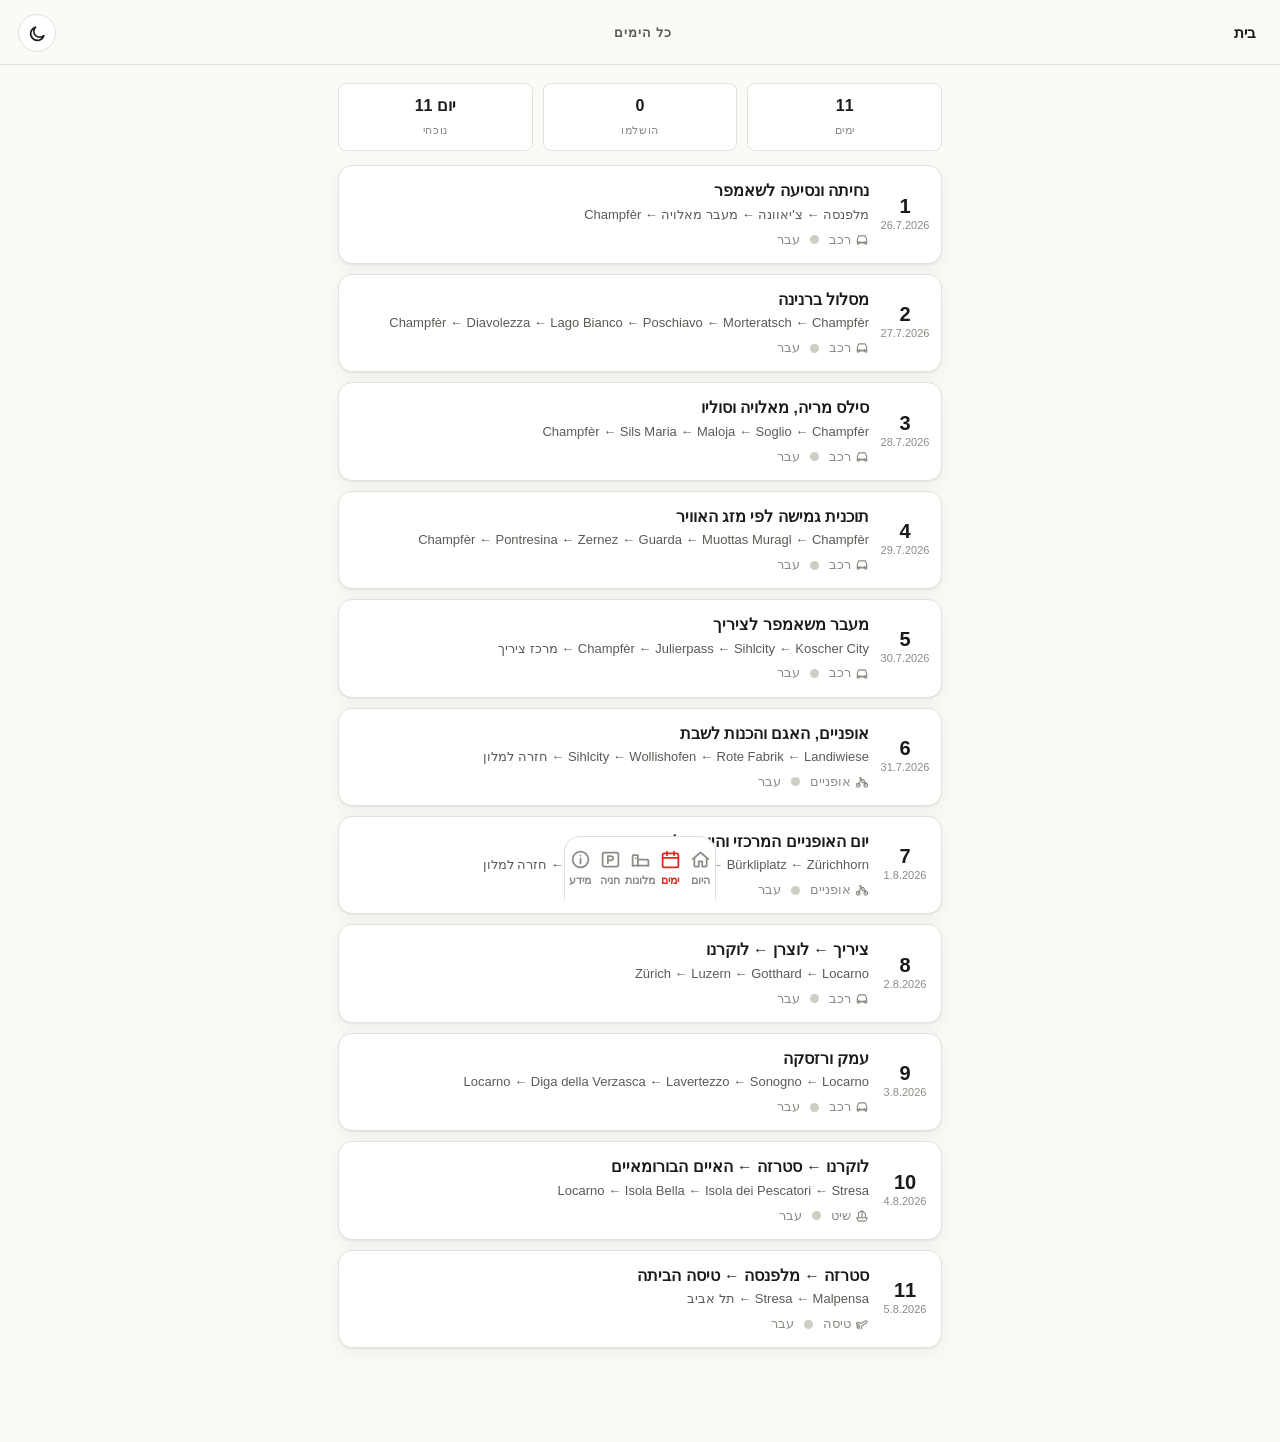
==== days.html @ de2d67d6 "Add files via upload" ====
<!DOCTYPE html>
<html lang="he" dir="rtl">
<head>
<meta charset="UTF-8">
<meta name="viewport" content="width=device-width, initial-scale=1, viewport-fit=cover">
<title>כל הימים — שוויץ 2026</title>
<meta name="theme-color" content="#DC291E">
<link rel="manifest" href="manifest.json">
<link rel="apple-touch-icon" href="icons/icon-192.png">
<link rel="stylesheet" href="css/style.css">
</head>
<body>

<header class="topbar">
  <a class="topbar__back" href="index.html" id="backIcon"></a>
  <span class="topbar__title">כל הימים</span>
  <button class="icon-btn" id="themeToggle" aria-label="החלף מצב תצוגה"></button>
</header>

<main class="page">
  <div class="stat-row" id="statRow"></div>
  <ul id="daysList"></ul>
</main>

<script src="js/icons.js"></script>
<script src="js/common.js"></script>
<script src="js/days.js"></script>
</body>
</html>
---- css/style.css ----
/* ==========================================================================
   שוויץ 2026 — Design System
   השראה: לוחות זמנים ותחנות רכבת שווייצריות (SBB) — אדום, לבן/שחור, גריד מדויק
   ========================================================================== */

:root{
  --bg:        #FAFAF7;
  --bg-elev:   #FFFFFF;
  --ink:       #1A1A18;
  --ink-soft:  #5B5B56;
  --ink-faint: #8C8B84;
  --red:       #DC291E;
  --red-dark:  #A81F17;
  --line:      #E2E1DA;
  --track:     #CFCEC5;
  --shadow:    0 1px 2px rgba(20,20,15,.06), 0 6px 20px rgba(20,20,15,.05);
  --radius:    14px;
  --radius-sm: 8px;
  --nav-h:     64px;
  --safe-b:    env(safe-area-inset-bottom, 0px);
  --safe-t:    env(safe-area-inset-top, 0px);
}

[data-theme="dark"]{
  --bg:        #111110;
  --bg-elev:   #1B1B19;
  --ink:       #F3F2EC;
  --ink-soft:  #ACABA2;
  --ink-faint: #77766F;
  --red:       #FF4438;
  --red-dark:  #C9291D;
  --line:      #2E2D29;
  --track:     #3A3934;
  --shadow:    0 1px 2px rgba(0,0,0,.4), 0 6px 20px rgba(0,0,0,.35);
}

*, *::before, *::after{ box-sizing: border-box; }

html{
  -webkit-text-size-adjust: 100%;
}

body{
  margin: 0;
  background: var(--bg);
  color: var(--ink);
  font-family: -apple-system, BlinkMacSystemFont, "Segoe UI", Roboto, "Helvetica Neue", Arial, sans-serif;
  font-size: 16px;
  line-height: 1.45;
  direction: rtl;
  -webkit-font-smoothing: antialiased;
  padding-bottom: calc(var(--nav-h) + var(--safe-b) + 12px);
  min-height: 100vh;
}

a{ color: inherit; text-decoration: none; }
button{ font-family: inherit; }
ul{ margin: 0; padding: 0; list-style: none; }
img{ max-width: 100%; display: block; }

::selection{ background: var(--red); color: #fff; }

/* Focus visibility */
a:focus-visible, button:focus-visible, [tabindex]:focus-visible{
  outline: 2px solid var(--red);
  outline-offset: 2px;
}

@media (prefers-reduced-motion: reduce){
  *{ animation-duration: .001ms !important; transition-duration: .001ms !important; }
}

/* ---------- Top bar ---------- */
.topbar{
  position: sticky;
  top: 0;
  z-index: 20;
  background: var(--bg);
  padding: calc(14px + var(--safe-t)) 18px 12px;
  border-bottom: 1px solid var(--line);
  display: flex;
  align-items: center;
  justify-content: space-between;
  gap: 10px;
}

.topbar__title{
  font-size: 13px;
  font-weight: 700;
  letter-spacing: .08em;
  text-transform: uppercase;
  color: var(--ink-soft);
}

.topbar__back{
  display: flex;
  align-items: center;
  gap: 6px;
  font-weight: 600;
  font-size: 15px;
  color: var(--ink);
  padding: 6px 4px;
  margin-inline-start: -4px;
}

.icon-btn{
  width: 38px; height: 38px;
  display: flex; align-items: center; justify-content: center;
  border-radius: 50%;
  border: 1px solid var(--line);
  background: var(--bg-elev);
  color: var(--ink);
  flex: none;
}
.icon-btn svg{ width: 19px; height: 19px; }

/* ---------- Eyebrow / section labels (timetable style) ---------- */
.eyebrow{
  display: flex;
  align-items: center;
  gap: 8px;
  font-size: 12px;
  font-weight: 800;
  letter-spacing: .1em;
  text-transform: uppercase;
  color: var(--red);
  margin: 0 0 10px;
}
.eyebrow::before{
  content: "";
  width: 14px; height: 3px;
  background: var(--red);
  border-radius: 2px;
  flex: none;
}

.page{
  max-width: 640px;
  margin: 0 auto;
  padding: 18px 18px 8px;
}

h1.display{
  font-size: 26px;
  font-weight: 800;
  letter-spacing: -.01em;
  margin: 4px 0 2px;
}
h2.display{
  font-size: 20px;
  font-weight: 800;
  margin: 0 0 10px;
}

.subtle{ color: var(--ink-soft); font-size: 14px; }
.faint{ color: var(--ink-faint); font-size: 13px; }

/* ---------- Home hero ---------- */
.hero{
  background: var(--ink);
  color: #fff;
  border-radius: var(--radius);
  padding: 22px 20px;
  margin-bottom: 18px;
  position: relative;
  overflow: hidden;
}
[data-theme="dark"] .hero{ background: var(--bg-elev); border: 1px solid var(--line); }

.hero::after{
  content: "";
  position: absolute;
  inset-inline-end: -30px;
  top: -30px;
  width: 130px; height: 130px;
  border-radius: 50%;
  background: var(--red);
  opacity: .18;
}

.hero__eyebrow{
  font-size: 11px;
  font-weight: 800;
  letter-spacing: .12em;
  text-transform: uppercase;
  color: #ffffffb0;
  margin-bottom: 6px;
}
[data-theme="dark"] .hero__eyebrow{ color: var(--ink-soft); }

.hero__title{
  font-size: 24px;
  font-weight: 800;
  margin: 0 0 4px;
  position: relative;
}
.hero__dates{
  font-size: 14px;
  color: #ffffffcc;
  font-variant-numeric: tabular-nums;
  position: relative;
}
[data-theme="dark"] .hero__dates{ color: var(--ink-soft); }

/* Departure-board style status line */
.board{
  margin-top: 16px;
  border-top: 1px dashed rgba(255,255,255,.25);
  padding-top: 14px;
  position: relative;
}
[data-theme="dark"] .board{ border-color: var(--line); }

.board__row{
  display: flex;
  justify-content: space-between;
  align-items: baseline;
  font-variant-numeric: tabular-nums;
  padding: 3px 0;
  font-size: 14px;
}
.board__label{ color: #ffffffa0; }
[data-theme="dark"] .board__label{ color: var(--ink-faint); }
.board__value{ font-weight: 700; letter-spacing: .01em; }

/* ---------- Big action grid (home) ---------- */
.grid-actions{
  display: grid;
  grid-template-columns: 1fr 1fr;
  gap: 10px;
}
.action-card{
  background: var(--bg-elev);
  border: 1px solid var(--line);
  border-radius: var(--radius);
  padding: 18px 14px;
  display: flex;
  flex-direction: column;
  gap: 10px;
  min-height: 96px;
  box-shadow: var(--shadow);
}
.action-card--wide{ grid-column: 1 / -1; }
.action-card--primary{
  background: var(--red);
  border-color: var(--red);
  color: #fff;
}
.action-card__icon{ width: 24px; height: 24px; }
.action-card__label{ font-weight: 700; font-size: 15px; }

/* ---------- Day cards (list) ---------- */
.day-card{
  display: flex;
  gap: 14px;
  align-items: stretch;
  background: var(--bg-elev);
  border: 1px solid var(--line);
  border-radius: var(--radius);
  padding: 14px;
  margin-bottom: 10px;
  box-shadow: var(--shadow);
  position: relative;
}
.day-card__num{
  flex: none;
  width: 44px;
  display: flex;
  flex-direction: column;
  align-items: center;
  justify-content: center;
  font-variant-numeric: tabular-nums;
}
.day-card__num b{ font-size: 20px; font-weight: 800; line-height: 1; }
.day-card__num span{ font-size: 11px; color: var(--ink-faint); margin-top: 2px; }

.day-card__body{ flex: 1; min-width: 0; }
.day-card__title{ font-weight: 700; font-size: 15.5px; margin-bottom: 3px; }
.day-card__route{ color: var(--ink-soft); font-size: 13px; margin-bottom: 6px;
  overflow: hidden; text-overflow: ellipsis; white-space: nowrap; }
.day-card__meta{ display: flex; align-items: center; gap: 10px; font-size: 12.5px; color: var(--ink-faint); }
.day-card__meta .mode{ display: inline-flex; align-items: center; gap: 4px; }
.day-card__meta svg{ width: 14px; height: 14px; }

.status-dot{
  width: 9px; height: 9px; border-radius: 50%;
  background: var(--track);
  flex: none;
}
.status-dot--today{ background: var(--red); box-shadow: 0 0 0 3px rgba(220,41,30,.18); }
.status-dot--done{ background: var(--ink-faint); }

.day-card--today{ border-color: var(--red); }
.day-card--today::before{
  content: "";
  position: absolute;
  inset-inline-start: 0; top: 12px; bottom: 12px;
  width: 3px; border-radius: 3px;
  background: var(--red);
}

.badge{
  display: inline-flex; align-items: center;
  font-size: 11px; font-weight: 800; letter-spacing: .04em;
  padding: 2px 8px; border-radius: 100px;
  background: rgba(220,41,30,.1); color: var(--red);
  text-transform: uppercase;
}

/* ---------- Route line (signature element, like a train-line diagram) ---------- */
.routeline{ position: relative; padding-inline-start: 26px; margin: 4px 0 20px; }
.routeline::before{
  content: "";
  position: absolute;
  inset-inline-start: 9px;
  top: 6px; bottom: 6px;
  width: 2px;
  background: var(--track);
}
.routeline__item{ position: relative; padding-bottom: 20px; }
.routeline__item:last-child{ padding-bottom: 0; }
.routeline__dot{
  position: absolute;
  inset-inline-start: -26px;
  top: 3px;
  width: 20px; height: 20px;
  border-radius: 50%;
  background: var(--bg-elev);
  border: 2px solid var(--track);
  display: flex; align-items: center; justify-content: center;
}
.routeline__dot svg{ width: 11px; height: 11px; }
.routeline__item.is-done .routeline__dot{ background: var(--ink); border-color: var(--ink); }
.routeline__item.is-done .routeline__dot svg{ stroke: var(--bg); }
.routeline__time{
  font-variant-numeric: tabular-nums;
  font-weight: 800;
  font-size: 13px;
  color: var(--red);
  letter-spacing: -.01em;
}
.routeline__text{ font-size: 14.5px; margin-top: 2px; }

/* ---------- Cards / sections ---------- */
.card{
  background: var(--bg-elev);
  border: 1px solid var(--line);
  border-radius: var(--radius);
  padding: 16px;
  margin-bottom: 14px;
  box-shadow: var(--shadow);
}
.card + .card{ margin-top: 14px; }

.stat-row{ display: flex; gap: 10px; margin-bottom: 14px; }
.stat{
  flex: 1;
  background: var(--bg-elev);
  border: 1px solid var(--line);
  border-radius: var(--radius-sm);
  padding: 10px 12px;
  text-align: center;
}
.stat b{ display: block; font-size: 16px; font-variant-numeric: tabular-nums; }
.stat span{ font-size: 11px; color: var(--ink-faint); text-transform: uppercase; letter-spacing: .05em; }

.notice{
  border-inline-start: 3px solid var(--red);
  background: rgba(220,41,30,.06);
  border-radius: var(--radius-sm);
  padding: 12px 14px;
  font-size: 14px;
  margin-bottom: 10px;
}
.notice ul{ margin: 0; padding-inline-start: 18px; list-style: disc; }
.notice li{ margin-bottom: 6px; }
.notice li:last-child{ margin-bottom: 0; }

/* ---------- Stops / waze buttons ---------- */
.stop{
  border: 1px solid var(--line);
  border-radius: var(--radius-sm);
  padding: 12px 14px;
  margin-bottom: 10px;
  background: var(--bg-elev);
}
.stop__name{ font-weight: 700; font-size: 14.5px; margin-bottom: 2px; }
.stop__addr{ font-size: 13px; color: var(--ink-soft); margin-bottom: 10px; direction: ltr; text-align: right; }
.stop__actions{ display: flex; flex-wrap: wrap; gap: 8px; }

.btn{
  display: inline-flex;
  align-items: center;
  gap: 6px;
  font-size: 13.5px;
  font-weight: 700;
  padding: 9px 14px;
  border-radius: 100px;
  border: 1px solid var(--line);
  background: var(--bg);
  color: var(--ink);
}
.btn svg{ width: 15px; height: 15px; }
.btn--primary{ background: var(--red); border-color: var(--red); color: #fff; }
.btn--ghost{ background: transparent; }
.btn--sm{ padding: 6px 10px; font-size: 12.5px; }
.btn--full{ width: 100%; justify-content: center; padding: 13px; font-size: 14.5px; }
.btn[disabled]{ opacity: .45; }

.btn--done{ background: var(--ink); border-color: var(--ink); color: var(--bg); }

/* ---------- Weather ---------- */
.weather-box{
  display: flex;
  gap: 12px;
  align-items: flex-start;
  background: var(--bg-elev);
  border: 1px solid var(--line);
  border-radius: var(--radius-sm);
  padding: 12px 14px;
  margin-bottom: 14px;
}
.weather-box svg{ width: 26px; height: 26px; flex: none; color: var(--red); }
.weather-box p{ margin: 0; font-size: 13.5px; color: var(--ink-soft); }

/* ---------- Weather plan tabs (day 29.7) ---------- */
.plan-tabs{ display: flex; gap: 8px; margin-bottom: 14px; overflow-x: auto; padding-bottom: 2px; }
.plan-tab{
  flex: none;
  padding: 9px 14px;
  border-radius: 100px;
  border: 1px solid var(--line);
  font-size: 13px;
  font-weight: 700;
  background: var(--bg-elev);
  white-space: nowrap;
}
.plan-tab.is-active{ background: var(--ink); color: var(--bg); border-color: var(--ink); }
.plan-panel{ display: none; }
.plan-panel.is-active{ display: block; }

/* ---------- Hotel card ---------- */
.hotel-card{
  background: var(--bg-elev);
  border: 1px solid var(--line);
  border-radius: var(--radius);
  padding: 16px;
  margin-bottom: 14px;
  box-shadow: var(--shadow);
}
.hotel-card__top{ display: flex; justify-content: space-between; align-items: flex-start; gap: 10px; margin-bottom: 8px; }
.hotel-card__name{ font-weight: 800; font-size: 16.5px; }
.hotel-card__dates{ font-size: 12.5px; color: var(--ink-faint); font-variant-numeric: tabular-nums; }
.kv{ display: grid; grid-template-columns: 84px 1fr; gap: 6px 10px; font-size: 13.5px; margin: 10px 0; }
.kv dt{ color: var(--ink-faint); }
.kv dd{ margin: 0; }
.access-field{
  border: 1px dashed var(--track);
  border-radius: var(--radius-sm);
  padding: 10px 12px;
  font-size: 13px;
  color: var(--ink-faint);
  margin-top: 8px;
}

/* ---------- Parking list ---------- */
.parking-card{ display: flex; flex-direction: column; gap: 6px; }
.parking-card__top{ display: flex; justify-content: space-between; gap: 10px; }
.parking-card__name{ font-weight: 700; font-size: 15px; }
.parking-card__price{ font-weight: 800; color: var(--red); font-size: 13.5px; white-space: nowrap; }

/* ---------- Info accordion ---------- */
.acc{ border: 1px solid var(--line); border-radius: var(--radius-sm); margin-bottom: 10px; overflow: hidden; background: var(--bg-elev); }
.acc__head{
  width: 100%;
  display: flex; align-items: center; justify-content: space-between;
  padding: 14px; font-weight: 700; font-size: 14.5px;
  background: transparent; border: none; color: var(--ink); text-align: start;
}
.acc__head svg{ width: 16px; height: 16px; transition: transform .18s ease; flex: none; }
.acc.is-open .acc__head svg{ transform: rotate(180deg); }
.acc__body{ display: none; padding: 0 14px 14px; font-size: 14px; color: var(--ink-soft); }
.acc.is-open .acc__body{ display: block; }
.acc__body ul{ list-style: disc; padding-inline-start: 18px; }
.acc__body li{ margin-bottom: 6px; }

/* ---------- Bottom nav ---------- */
.bottomnav{
  position: fixed;
  inset-inline: 0;
  bottom: 0;
  z-index: 30;
  background: var(--bg-elev);
  border-top: 1px solid var(--line);
  display: grid;
  grid-template-columns: repeat(5, 1fr);
  padding-bottom: var(--safe-b);
  height: calc(var(--nav-h) + var(--safe-b));
}
.bottomnav a{
  display: flex; flex-direction: column; align-items: center; justify-content: center;
  gap: 3px; font-size: 10.5px; font-weight: 700; color: var(--ink-faint);
}
.bottomnav a svg{ width: 21px; height: 21px; }
.bottomnav a.is-active{ color: var(--red); }

/* ---------- Empty / offline states ---------- */
.empty{
  text-align: center;
  padding: 40px 20px;
  color: var(--ink-faint);
}
.empty svg{ width: 40px; height: 40px; margin-bottom: 10px; opacity: .6; }

.offline-pill{
  position: fixed;
  top: calc(10px + var(--safe-t));
  inset-inline: 0;
  margin: 0 auto;
  width: fit-content;
  background: var(--ink);
  color: var(--bg);
  font-size: 12px;
  font-weight: 700;
  padding: 6px 14px;
  border-radius: 100px;
  z-index: 50;
  display: none;
}
.offline-pill.is-visible{ display: block; }

/* ---------- Utility ---------- */
.flex-between{ display: flex; justify-content: space-between; align-items: center; }
.mb-0{ margin-bottom: 0 !important; }
.mt-0{ margin-top: 0 !important; }
.gap-8{ display: flex; gap: 8px; flex-wrap: wrap; }

@media (min-width: 640px){
  .bottomnav{ max-width: 640px; inset-inline: auto; left: 50%; transform: translateX(-50%); border-inline: 1px solid var(--line); border-radius: 16px 16px 0 0; }
}
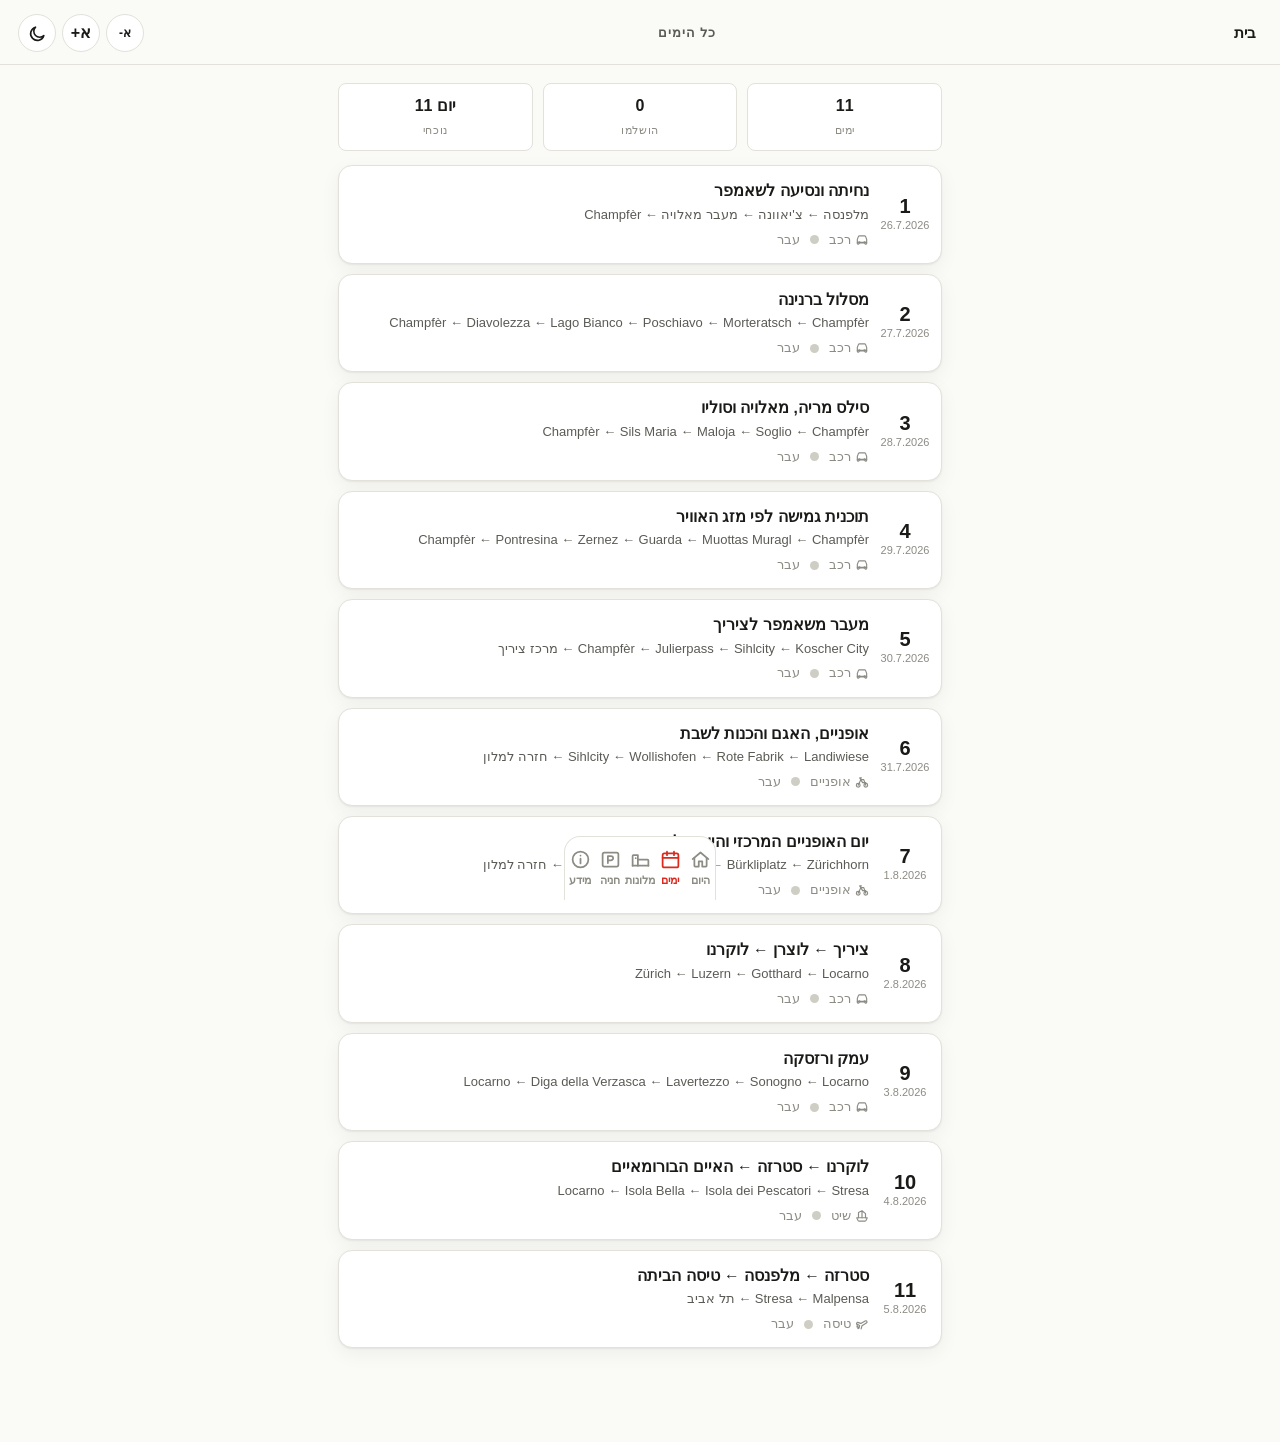
==== commit a667fe52: "Add files via upload" ====
--- a/days.html
+++ b/days.html
@@ -14,7 +14,11 @@
 <header class="topbar">
   <a class="topbar__back" href="index.html" id="backIcon"></a>
   <span class="topbar__title">כל הימים</span>
-  <button class="icon-btn" id="themeToggle" aria-label="החלף מצב תצוגה"></button>
+  <div class="topbar__actions">
+    <button class="icon-btn icon-btn--text" id="fontDec" aria-label="הקטן טקסט">א-</button>
+    <button class="icon-btn icon-btn--text" id="fontInc" aria-label="הגדל טקסט">א+</button>
+    <button class="icon-btn" id="themeToggle" aria-label="החלף מצב תצוגה"></button>
+  </div>
 </header>
 
 <main class="page">
--- a/css/style.css
+++ b/css/style.css
@@ -19,6 +19,7 @@
   --nav-h:     64px;
   --safe-b:    env(safe-area-inset-bottom, 0px);
   --safe-t:    env(safe-area-inset-top, 0px);
+  --fs-scale:  1;
 }
 
 [data-theme="dark"]{
@@ -45,7 +46,7 @@
   background: var(--bg);
   color: var(--ink);
   font-family: -apple-system, BlinkMacSystemFont, "Segoe UI", Roboto, "Helvetica Neue", Arial, sans-serif;
-  font-size: 16px;
+  font-size: calc(var(--fs-scale) * 16px);
   line-height: 1.45;
   direction: rtl;
   -webkit-font-smoothing: antialiased;
@@ -85,7 +86,7 @@
 }
 
 .topbar__title{
-  font-size: 13px;
+  font-size: calc(var(--fs-scale) * 13px);
   font-weight: 700;
   letter-spacing: .08em;
   text-transform: uppercase;
@@ -97,7 +98,7 @@
   align-items: center;
   gap: 6px;
   font-weight: 600;
-  font-size: 15px;
+  font-size: calc(var(--fs-scale) * 15px);
   color: var(--ink);
   padding: 6px 4px;
   margin-inline-start: -4px;
@@ -114,12 +115,22 @@
 }
 .icon-btn svg{ width: 19px; height: 19px; }
 
+.topbar__actions{ display: flex; align-items: center; gap: 6px; }
+.icon-btn--text{
+  font-family: inherit;
+  font-weight: 800;
+  line-height: 1;
+}
+#fontDec{ font-size: calc(var(--fs-scale) * 12px); }
+#fontInc{ font-size: calc(var(--fs-scale) * 16px); }
+.icon-btn--text[disabled]{ opacity: .35; }
+
 /* ---------- Eyebrow / section labels (timetable style) ---------- */
 .eyebrow{
   display: flex;
   align-items: center;
   gap: 8px;
-  font-size: 12px;
+  font-size: calc(var(--fs-scale) * 12px);
   font-weight: 800;
   letter-spacing: .1em;
   text-transform: uppercase;
@@ -141,19 +152,19 @@
 }
 
 h1.display{
-  font-size: 26px;
+  font-size: calc(var(--fs-scale) * 26px);
   font-weight: 800;
   letter-spacing: -.01em;
   margin: 4px 0 2px;
 }
 h2.display{
-  font-size: 20px;
+  font-size: calc(var(--fs-scale) * 20px);
   font-weight: 800;
   margin: 0 0 10px;
 }
 
-.subtle{ color: var(--ink-soft); font-size: 14px; }
-.faint{ color: var(--ink-faint); font-size: 13px; }
+.subtle{ color: var(--ink-soft); font-size: calc(var(--fs-scale) * 14px); }
+.faint{ color: var(--ink-faint); font-size: calc(var(--fs-scale) * 13px); }
 
 /* ---------- Home hero ---------- */
 .hero{
@@ -179,7 +190,7 @@
 }
 
 .hero__eyebrow{
-  font-size: 11px;
+  font-size: calc(var(--fs-scale) * 11px);
   font-weight: 800;
   letter-spacing: .12em;
   text-transform: uppercase;
@@ -189,13 +200,13 @@
 [data-theme="dark"] .hero__eyebrow{ color: var(--ink-soft); }
 
 .hero__title{
-  font-size: 24px;
+  font-size: calc(var(--fs-scale) * 24px);
   font-weight: 800;
   margin: 0 0 4px;
   position: relative;
 }
 .hero__dates{
-  font-size: 14px;
+  font-size: calc(var(--fs-scale) * 14px);
   color: #ffffffcc;
   font-variant-numeric: tabular-nums;
   position: relative;
@@ -217,7 +228,7 @@
   align-items: baseline;
   font-variant-numeric: tabular-nums;
   padding: 3px 0;
-  font-size: 14px;
+  font-size: calc(var(--fs-scale) * 14px);
 }
 .board__label{ color: #ffffffa0; }
 [data-theme="dark"] .board__label{ color: var(--ink-faint); }
@@ -247,7 +258,7 @@
   color: #fff;
 }
 .action-card__icon{ width: 24px; height: 24px; }
-.action-card__label{ font-weight: 700; font-size: 15px; }
+.action-card__label{ font-weight: 700; font-size: calc(var(--fs-scale) * 15px); }
 
 /* ---------- Day cards (list) ---------- */
 .day-card{
@@ -271,14 +282,14 @@
   justify-content: center;
   font-variant-numeric: tabular-nums;
 }
-.day-card__num b{ font-size: 20px; font-weight: 800; line-height: 1; }
-.day-card__num span{ font-size: 11px; color: var(--ink-faint); margin-top: 2px; }
+.day-card__num b{ font-size: calc(var(--fs-scale) * 20px); font-weight: 800; line-height: 1; }
+.day-card__num span{ font-size: calc(var(--fs-scale) * 11px); color: var(--ink-faint); margin-top: 2px; }
 
 .day-card__body{ flex: 1; min-width: 0; }
-.day-card__title{ font-weight: 700; font-size: 15.5px; margin-bottom: 3px; }
-.day-card__route{ color: var(--ink-soft); font-size: 13px; margin-bottom: 6px;
+.day-card__title{ font-weight: 700; font-size: calc(var(--fs-scale) * 15.5px); margin-bottom: 3px; }
+.day-card__route{ color: var(--ink-soft); font-size: calc(var(--fs-scale) * 13px); margin-bottom: 6px;
   overflow: hidden; text-overflow: ellipsis; white-space: nowrap; }
-.day-card__meta{ display: flex; align-items: center; gap: 10px; font-size: 12.5px; color: var(--ink-faint); }
+.day-card__meta{ display: flex; align-items: center; gap: 10px; font-size: calc(var(--fs-scale) * 12.5px); color: var(--ink-faint); }
 .day-card__meta .mode{ display: inline-flex; align-items: center; gap: 4px; }
 .day-card__meta svg{ width: 14px; height: 14px; }
 
@@ -301,7 +312,7 @@
 
 .badge{
   display: inline-flex; align-items: center;
-  font-size: 11px; font-weight: 800; letter-spacing: .04em;
+  font-size: calc(var(--fs-scale) * 11px); font-weight: 800; letter-spacing: .04em;
   padding: 2px 8px; border-radius: 100px;
   background: rgba(220,41,30,.1); color: var(--red);
   text-transform: uppercase;
@@ -335,11 +346,11 @@
 .routeline__time{
   font-variant-numeric: tabular-nums;
   font-weight: 800;
-  font-size: 13px;
+  font-size: calc(var(--fs-scale) * 13px);
   color: var(--red);
   letter-spacing: -.01em;
 }
-.routeline__text{ font-size: 14.5px; margin-top: 2px; }
+.routeline__text{ font-size: calc(var(--fs-scale) * 14.5px); margin-top: 2px; }
 
 /* ---------- Cards / sections ---------- */
 .card{
@@ -361,15 +372,15 @@
   padding: 10px 12px;
   text-align: center;
 }
-.stat b{ display: block; font-size: 16px; font-variant-numeric: tabular-nums; }
-.stat span{ font-size: 11px; color: var(--ink-faint); text-transform: uppercase; letter-spacing: .05em; }
+.stat b{ display: block; font-size: calc(var(--fs-scale) * 16px); font-variant-numeric: tabular-nums; }
+.stat span{ font-size: calc(var(--fs-scale) * 11px); color: var(--ink-faint); text-transform: uppercase; letter-spacing: .05em; }
 
 .notice{
   border-inline-start: 3px solid var(--red);
   background: rgba(220,41,30,.06);
   border-radius: var(--radius-sm);
   padding: 12px 14px;
-  font-size: 14px;
+  font-size: calc(var(--fs-scale) * 14px);
   margin-bottom: 10px;
 }
 .notice ul{ margin: 0; padding-inline-start: 18px; list-style: disc; }
@@ -384,15 +395,15 @@
   margin-bottom: 10px;
   background: var(--bg-elev);
 }
-.stop__name{ font-weight: 700; font-size: 14.5px; margin-bottom: 2px; }
-.stop__addr{ font-size: 13px; color: var(--ink-soft); margin-bottom: 10px; direction: ltr; text-align: right; }
+.stop__name{ font-weight: 700; font-size: calc(var(--fs-scale) * 14.5px); margin-bottom: 2px; }
+.stop__addr{ font-size: calc(var(--fs-scale) * 13px); color: var(--ink-soft); margin-bottom: 10px; direction: ltr; text-align: right; }
 .stop__actions{ display: flex; flex-wrap: wrap; gap: 8px; }
 
 .btn{
   display: inline-flex;
   align-items: center;
   gap: 6px;
-  font-size: 13.5px;
+  font-size: calc(var(--fs-scale) * 13.5px);
   font-weight: 700;
   padding: 9px 14px;
   border-radius: 100px;
@@ -403,8 +414,8 @@
 .btn svg{ width: 15px; height: 15px; }
 .btn--primary{ background: var(--red); border-color: var(--red); color: #fff; }
 .btn--ghost{ background: transparent; }
-.btn--sm{ padding: 6px 10px; font-size: 12.5px; }
-.btn--full{ width: 100%; justify-content: center; padding: 13px; font-size: 14.5px; }
+.btn--sm{ padding: 6px 10px; font-size: calc(var(--fs-scale) * 12.5px); }
+.btn--full{ width: 100%; justify-content: center; padding: 13px; font-size: calc(var(--fs-scale) * 14.5px); }
 .btn[disabled]{ opacity: .45; }
 
 .btn--done{ background: var(--ink); border-color: var(--ink); color: var(--bg); }
@@ -421,7 +432,7 @@
   margin-bottom: 14px;
 }
 .weather-box svg{ width: 26px; height: 26px; flex: none; color: var(--red); }
-.weather-box p{ margin: 0; font-size: 13.5px; color: var(--ink-soft); }
+.weather-box p{ margin: 0; font-size: calc(var(--fs-scale) * 13.5px); color: var(--ink-soft); }
 
 /* ---------- Weather plan tabs (day 29.7) ---------- */
 .plan-tabs{ display: flex; gap: 8px; margin-bottom: 14px; overflow-x: auto; padding-bottom: 2px; }
@@ -430,7 +441,7 @@
   padding: 9px 14px;
   border-radius: 100px;
   border: 1px solid var(--line);
-  font-size: 13px;
+  font-size: calc(var(--fs-scale) * 13px);
   font-weight: 700;
   background: var(--bg-elev);
   white-space: nowrap;
@@ -449,16 +460,16 @@
   box-shadow: var(--shadow);
 }
 .hotel-card__top{ display: flex; justify-content: space-between; align-items: flex-start; gap: 10px; margin-bottom: 8px; }
-.hotel-card__name{ font-weight: 800; font-size: 16.5px; }
-.hotel-card__dates{ font-size: 12.5px; color: var(--ink-faint); font-variant-numeric: tabular-nums; }
-.kv{ display: grid; grid-template-columns: 84px 1fr; gap: 6px 10px; font-size: 13.5px; margin: 10px 0; }
+.hotel-card__name{ font-weight: 800; font-size: calc(var(--fs-scale) * 16.5px); }
+.hotel-card__dates{ font-size: calc(var(--fs-scale) * 12.5px); color: var(--ink-faint); font-variant-numeric: tabular-nums; }
+.kv{ display: grid; grid-template-columns: 84px 1fr; gap: 6px 10px; font-size: calc(var(--fs-scale) * 13.5px); margin: 10px 0; }
 .kv dt{ color: var(--ink-faint); }
 .kv dd{ margin: 0; }
 .access-field{
   border: 1px dashed var(--track);
   border-radius: var(--radius-sm);
   padding: 10px 12px;
-  font-size: 13px;
+  font-size: calc(var(--fs-scale) * 13px);
   color: var(--ink-faint);
   margin-top: 8px;
 }
@@ -466,20 +477,20 @@
 /* ---------- Parking list ---------- */
 .parking-card{ display: flex; flex-direction: column; gap: 6px; }
 .parking-card__top{ display: flex; justify-content: space-between; gap: 10px; }
-.parking-card__name{ font-weight: 700; font-size: 15px; }
-.parking-card__price{ font-weight: 800; color: var(--red); font-size: 13.5px; white-space: nowrap; }
+.parking-card__name{ font-weight: 700; font-size: calc(var(--fs-scale) * 15px); }
+.parking-card__price{ font-weight: 800; color: var(--red); font-size: calc(var(--fs-scale) * 13.5px); white-space: nowrap; }
 
 /* ---------- Info accordion ---------- */
 .acc{ border: 1px solid var(--line); border-radius: var(--radius-sm); margin-bottom: 10px; overflow: hidden; background: var(--bg-elev); }
 .acc__head{
   width: 100%;
   display: flex; align-items: center; justify-content: space-between;
-  padding: 14px; font-weight: 700; font-size: 14.5px;
+  padding: 14px; font-weight: 700; font-size: calc(var(--fs-scale) * 14.5px);
   background: transparent; border: none; color: var(--ink); text-align: start;
 }
 .acc__head svg{ width: 16px; height: 16px; transition: transform .18s ease; flex: none; }
 .acc.is-open .acc__head svg{ transform: rotate(180deg); }
-.acc__body{ display: none; padding: 0 14px 14px; font-size: 14px; color: var(--ink-soft); }
+.acc__body{ display: none; padding: 0 14px 14px; font-size: calc(var(--fs-scale) * 14px); color: var(--ink-soft); }
 .acc.is-open .acc__body{ display: block; }
 .acc__body ul{ list-style: disc; padding-inline-start: 18px; }
 .acc__body li{ margin-bottom: 6px; }
@@ -499,7 +510,7 @@
 }
 .bottomnav a{
   display: flex; flex-direction: column; align-items: center; justify-content: center;
-  gap: 3px; font-size: 10.5px; font-weight: 700; color: var(--ink-faint);
+  gap: 3px; font-size: calc(var(--fs-scale) * 10.5px); font-weight: 700; color: var(--ink-faint);
 }
 .bottomnav a svg{ width: 21px; height: 21px; }
 .bottomnav a.is-active{ color: var(--red); }
@@ -520,7 +531,7 @@
   width: fit-content;
   background: var(--ink);
   color: var(--bg);
-  font-size: 12px;
+  font-size: calc(var(--fs-scale) * 12px);
   font-weight: 700;
   padding: 6px 14px;
   border-radius: 100px;
@@ -535,6 +546,111 @@
 .mt-0{ margin-top: 0 !important; }
 .gap-8{ display: flex; gap: 8px; flex-wrap: wrap; }
 
+/* ---------- Site highlights (photos + descriptions) ---------- */
+.highlight-card{
+  background: var(--bg-elev);
+  border: 1px solid var(--line);
+  border-radius: var(--radius);
+  overflow: hidden;
+  margin-bottom: 14px;
+  box-shadow: var(--shadow);
+}
+.highlight-card img{
+  width: 100%;
+  height: 190px;
+  object-fit: cover;
+  background: var(--line);
+  display: block;
+}
+.highlight-card.img-failed img{ display: none; }
+.highlight-card__body{ padding: 14px; }
+.highlight-card__name{ font-weight: 800; font-size: calc(var(--fs-scale) * 15.5px); margin-bottom: 6px; }
+.highlight-card__desc{ font-size: calc(var(--fs-scale) * 14px); color: var(--ink-soft); margin: 0 0 8px; line-height: 1.55; }
+.highlight-card__credit{ font-size: calc(var(--fs-scale) * 11px); color: var(--ink-faint); text-decoration: underline; }
+
+/* ---------- Weather page ---------- */
+.wx-tabs{ display: flex; gap: 8px; margin-bottom: 16px; overflow-x: auto; padding-bottom: 2px; }
+.wx-tab{
+  flex: none;
+  padding: 9px 16px;
+  border-radius: 100px;
+  border: 1px solid var(--line);
+  font-size: calc(var(--fs-scale) * 13.5px);
+  font-weight: 700;
+  background: var(--bg-elev);
+  white-space: nowrap;
+}
+.wx-tab.is-active{ background: var(--ink); color: var(--bg); border-color: var(--ink); }
+.wx-now{
+  background: var(--ink);
+  color: #fff;
+  border-radius: var(--radius);
+  padding: 22px 20px;
+  margin-bottom: 16px;
+  text-align: center;
+}
+[data-theme="dark"] .wx-now{ background: var(--bg-elev); border: 1px solid var(--line); }
+.wx-now__temp{ font-size: calc(var(--fs-scale) * 46px); font-weight: 800; line-height: 1; margin: 6px 0; }
+.wx-now__desc{ font-size: calc(var(--fs-scale) * 14px); color: #ffffffcc; }
+[data-theme="dark"] .wx-now__desc{ color: var(--ink-soft); }
+.wx-now__meta{ font-size: calc(var(--fs-scale) * 12px); color: #ffffffa0; margin-top: 10px; }
+[data-theme="dark"] .wx-now__meta{ color: var(--ink-faint); }
+.wx-days{ display: flex; flex-direction: column; gap: 2px; }
+.wx-day{
+  display: grid;
+  grid-template-columns: 70px 1fr auto auto;
+  align-items: center;
+  gap: 10px;
+  padding: 12px 4px;
+  border-bottom: 1px solid var(--line);
+  font-size: calc(var(--fs-scale) * 14px);
+}
+.wx-day:last-child{ border-bottom: none; }
+.wx-day__date{ font-weight: 700; }
+.wx-day__icon{ width: 26px; height: 26px; color: var(--red); }
+.wx-day__rain{ font-size: calc(var(--fs-scale) * 12px); color: var(--ink-faint); min-width: 42px; text-align: center; }
+.wx-day__temps{ font-variant-numeric: tabular-nums; font-weight: 700; white-space: nowrap; }
+.wx-day__temps span{ color: var(--ink-faint); font-weight: 400; margin-inline-start: 4px; }
+.wx-updated{ text-align: center; font-size: calc(var(--fs-scale) * 12px); color: var(--ink-faint); margin-top: 14px; }
+
+/* ---------- Currency page ---------- */
+.fx-card{ text-align: center; }
+.fx-input-row{ display: flex; gap: 8px; margin-bottom: 14px; }
+.fx-input-row input{
+  flex: 1; min-width: 0;
+  border: 1px solid var(--line);
+  border-radius: var(--radius-sm);
+  padding: 14px;
+  font-size: calc(var(--fs-scale) * 22px);
+  font-weight: 700;
+  text-align: center;
+  background: var(--bg);
+  color: var(--ink);
+  font-variant-numeric: tabular-nums;
+}
+.fx-input-row select{
+  border: 1px solid var(--line);
+  border-radius: var(--radius-sm);
+  padding: 14px 10px;
+  font-size: calc(var(--fs-scale) * 15px);
+  font-weight: 700;
+  background: var(--bg);
+  color: var(--ink);
+}
+.fx-swap{
+  display: flex; align-items: center; justify-content: center;
+  margin: 4px auto 14px; width: 40px; height: 40px;
+  border-radius: 50%; border: 1px solid var(--line); background: var(--bg-elev);
+}
+.fx-result{ font-size: calc(var(--fs-scale) * 34px); font-weight: 800; margin: 6px 0; font-variant-numeric: tabular-nums; }
+.fx-rate-edit{ display: grid; grid-template-columns: 1fr 1fr; gap: 10px; margin-top: 10px; }
+.fx-rate-edit label{ font-size: calc(var(--fs-scale) * 12px); color: var(--ink-faint); display: block; margin-bottom: 4px; }
+.fx-rate-edit input{
+  width: 100%; border: 1px solid var(--line); border-radius: var(--radius-sm);
+  padding: 8px 10px; font-size: calc(var(--fs-scale) * 14px); background: var(--bg); color: var(--ink);
+  font-variant-numeric: tabular-nums;
+}
+
 @media (min-width: 640px){
   .bottomnav{ max-width: 640px; inset-inline: auto; left: 50%; transform: translateX(-50%); border-inline: 1px solid var(--line); border-radius: 16px 16px 0 0; }
 }
